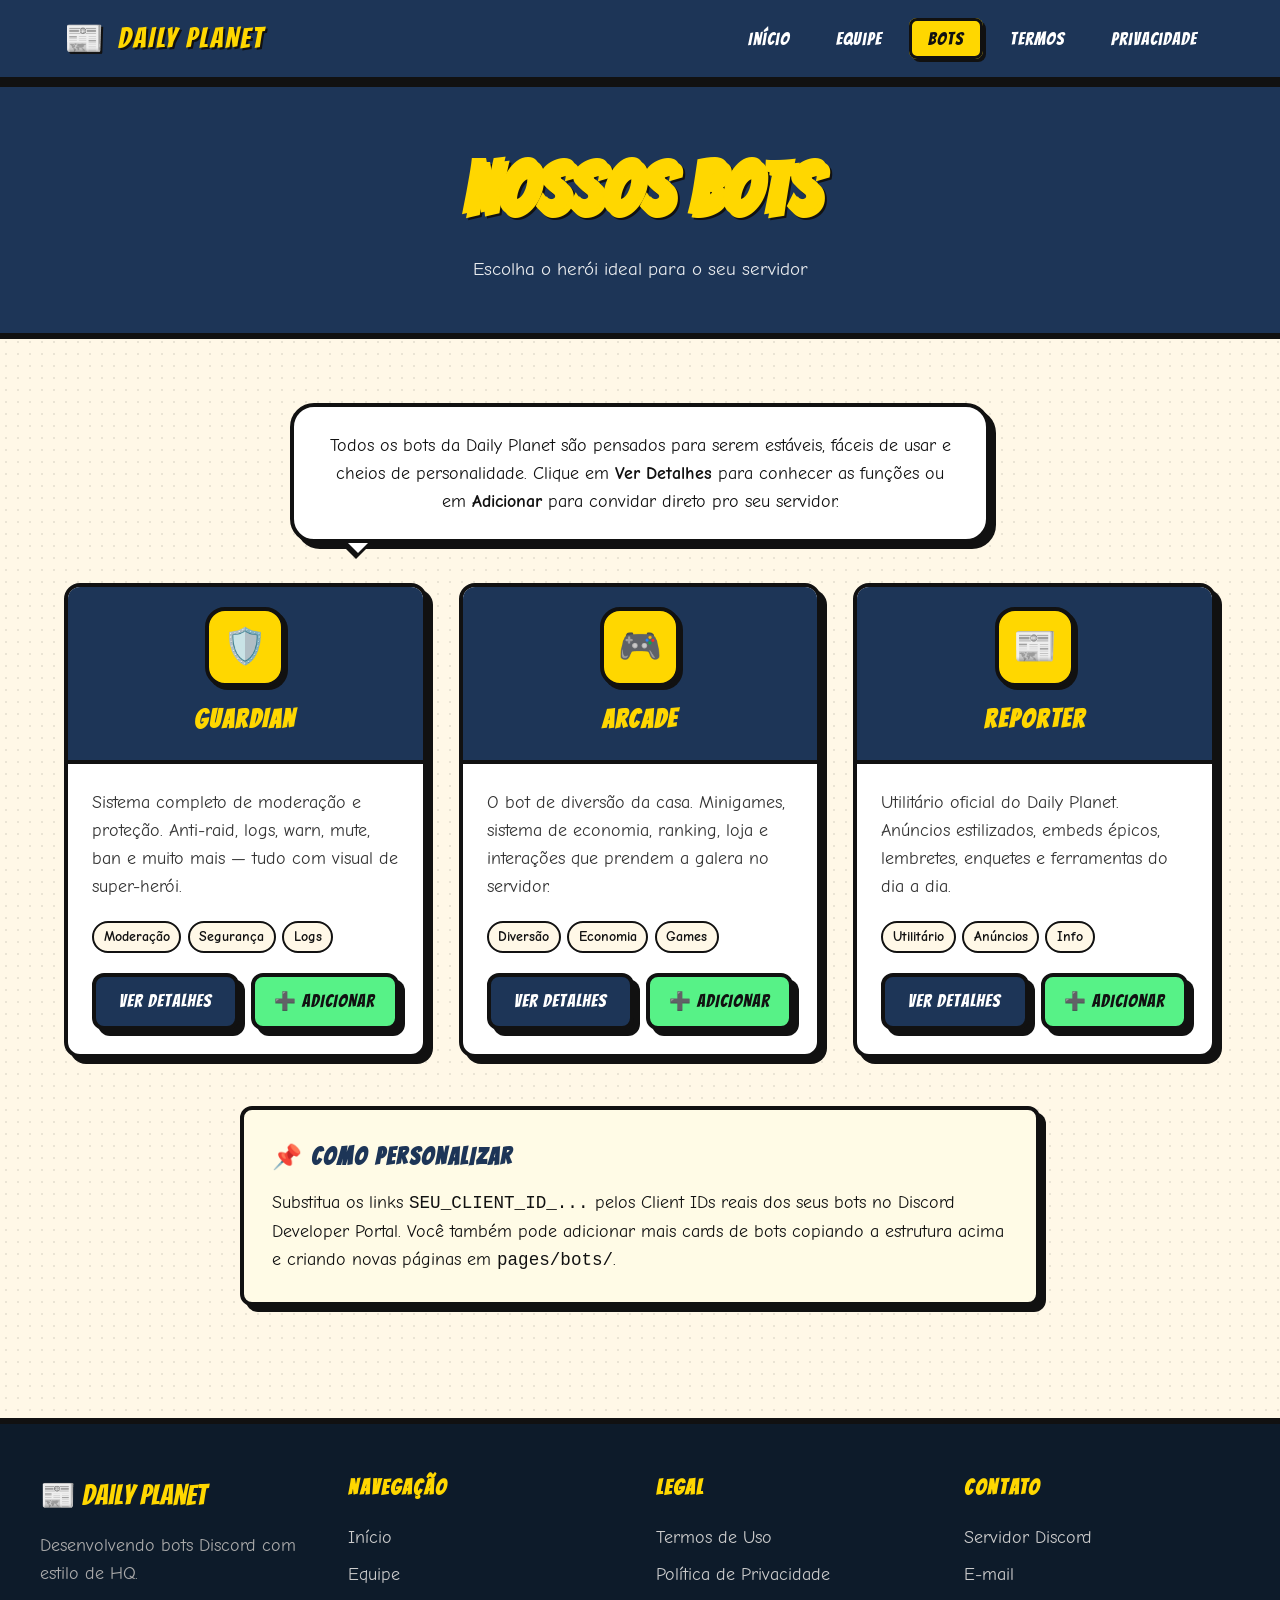
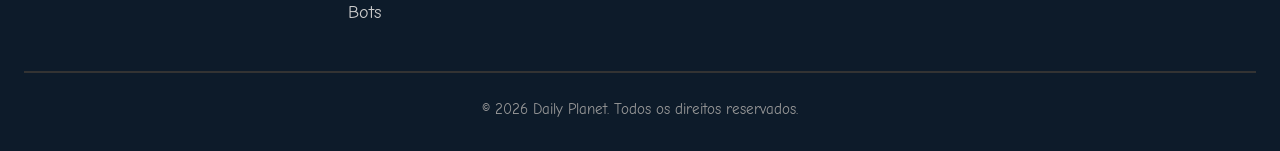
==== pages/bots.html @ 8ec287e5 "Add files via upload" ====
<!DOCTYPE html>
<html lang="pt-BR">
<head>
  <meta charset="UTF-8">
  <meta name="viewport" content="width=device-width, initial-scale=1.0">
  <title>Nossos Bots | Daily Planet</title>
  <meta name="description" content="Lista completa dos bots Discord desenvolvidos pela equipe Daily Planet.">
  <link rel="stylesheet" href="../css/style.css">
  <link rel="icon" href="data:image/svg+xml,<svg xmlns='http://www.w3.org/2000/svg' viewBox='0 0 100 100'><text y='.9em' font-size='90'>📰</text></svg>">
</head>
<body>
  <header>
    <nav class="navbar">
      <a href="../index.html" class="nav-brand">
        <span style="font-size:2rem;">📰</span>
        Daily Planet
      </a>
      <button class="menu-toggle" id="menuToggle" aria-label="Menu">☰</button>
      <ul class="nav-links" id="navLinks">
        <li><a href="../index.html">Início</a></li>
        <li><a href="equipe.html">Equipe</a></li>
        <li><a href="bots.html" class="active">Bots</a></li>
        <li><a href="termos.html">Termos</a></li>
        <li><a href="privacidade.html">Privacidade</a></li>
      </ul>
    </nav>
  </header>

  <div class="page-header">
    <h1>Nossos Bots</h1>
    <p>Escolha o herói ideal para o seu servidor</p>
  </div>

  <section>
    <div class="container">
      <div class="speech-bubble">
        <p style="text-align:center;">
          Todos os bots da Daily Planet são pensados para serem estáveis, fáceis de usar e cheios de personalidade. 
          Clique em <strong>Ver Detalhes</strong> para conhecer as funções ou em <strong>Adicionar</strong> para convidar direto pro seu servidor.
        </p>
      </div>

      <div class="grid-3" style="margin-top: 2.5rem;">
        <!-- Guardian -->
        <div class="bot-card">
          <div class="bot-header">
            <div class="bot-icon">🛡️</div>
            <h3>Guardian</h3>
          </div>
          <div class="bot-body">
            <p class="bot-desc">Sistema completo de moderação e proteção. Anti-raid, logs, warn, mute, ban e muito mais — tudo com visual de super-herói.</p>
            <div class="bot-tags">
              <span class="tag">Moderação</span>
              <span class="tag">Segurança</span>
              <span class="tag">Logs</span>
            </div>
            <div class="bot-actions">
              <a href="bots/guardian.html" class="btn btn-blue">Ver Detalhes</a>
              <a href="https://discord.com/oauth2/authorize?client_id=SEU_CLIENT_ID_GUARDIAN&permissions=8&scope=bot%20applications.commands" class="btn btn-add-bot" target="_blank" rel="noopener">➕ Adicionar</a>
            </div>
          </div>
        </div>

        <!-- Arcade -->
        <div class="bot-card">
          <div class="bot-header">
            <div class="bot-icon">🎮</div>
            <h3>Arcade</h3>
          </div>
          <div class="bot-body">
            <p class="bot-desc">O bot de diversão da casa. Minigames, sistema de economia, ranking, loja e interações que prendem a galera no servidor.</p>
            <div class="bot-tags">
              <span class="tag">Diversão</span>
              <span class="tag">Economia</span>
              <span class="tag">Games</span>
            </div>
            <div class="bot-actions">
              <a href="bots/arcade.html" class="btn btn-blue">Ver Detalhes</a>
              <a href="https://discord.com/oauth2/authorize?client_id=SEU_CLIENT_ID_ARCADE&permissions=8&scope=bot%20applications.commands" class="btn btn-add-bot" target="_blank" rel="noopener">➕ Adicionar</a>
            </div>
          </div>
        </div>

        <!-- Reporter -->
        <div class="bot-card">
          <div class="bot-header">
            <div class="bot-icon">📰</div>
            <h3>Reporter</h3>
          </div>
          <div class="bot-body">
            <p class="bot-desc">Utilitário oficial do Daily Planet. Anúncios estilizados, embeds épicos, lembretes, enquetes e ferramentas do dia a dia.</p>
            <div class="bot-tags">
              <span class="tag">Utilitário</span>
              <span class="tag">Anúncios</span>
              <span class="tag">Info</span>
            </div>
            <div class="bot-actions">
              <a href="bots/reporter.html" class="btn btn-blue">Ver Detalhes</a>
              <a href="https://discord.com/oauth2/authorize?client_id=SEU_CLIENT_ID_REPORTER&permissions=8&scope=bot%20applications.commands" class="btn btn-add-bot" target="_blank" rel="noopener">➕ Adicionar</a>
            </div>
          </div>
        </div>
      </div>

      <!-- Nota para o usuário -->
      <div class="panel" style="margin-top: 3rem; max-width: 800px; margin-left: auto; margin-right: auto; background: #fffbe6;">
        <h3 style="color: var(--comic-blue);">📌 Como personalizar</h3>
        <p style="margin-top: 0.75rem;">
          Substitua os links <code>SEU_CLIENT_ID_...</code> pelos Client IDs reais dos seus bots no Discord Developer Portal.
          Você também pode adicionar mais cards de bots copiando a estrutura acima e criando novas páginas em <code>pages/bots/</code>.
        </p>
      </div>
    </div>
  </section>

  <footer>
    <div class="footer-content">
      <div>
        <div class="footer-brand">📰 Daily Planet</div>
        <p style="color:#aaa; margin-top:0.5rem;">Desenvolvendo bots Discord com estilo de HQ.</p>
      </div>
      <div class="footer-links">
        <h4>Navegação</h4>
        <ul>
          <li><a href="../index.html">Início</a></li>
          <li><a href="equipe.html">Equipe</a></li>
          <li><a href="bots.html">Bots</a></li>
        </ul>
      </div>
      <div class="footer-links">
        <h4>Legal</h4>
        <ul>
          <li><a href="termos.html">Termos de Uso</a></li>
          <li><a href="privacidade.html">Política de Privacidade</a></li>
        </ul>
      </div>
      <div class="footer-links">
        <h4>Contato</h4>
        <ul>
          <li><a href="https://discord.gg/SEU_CONVITE" target="_blank" rel="noopener">Servidor Discord</a></li>
          <li><a href="mailto:contato@dailyplanet.bots">E-mail</a></li>
        </ul>
      </div>
    </div>
    <div class="footer-bottom">
      © 2026 Daily Planet. Todos os direitos reservados.
    </div>
  </footer>

  <script src="../js/script.js"></script>
</body>
</html>
---- css/style.css ----
/* ===== DAILY PLANET - Estilo HQ / Comic Book ===== */
@import url('https://fonts.googleapis.com/css2?family=Bangers&family=Comic+Neue:wght@400;700&family=Roboto:wght@400;500;700&display=swap');

:root {
  --comic-yellow: #FFD700;
  --comic-red: #E63946;
  --comic-blue: #1D3557;
  --comic-dark: #0D1B2A;
  --comic-cream: #FFF8E7;
  --comic-orange: #F77F00;
  --comic-white: #FFFFFF;
  --comic-black: #111111;
  --panel-border: 4px solid #111;
  --shadow-comic: 6px 6px 0 #111;
  --shadow-comic-sm: 3px 3px 0 #111;
}

* {
  margin: 0;
  padding: 0;
  box-sizing: border-box;
}

html {
  scroll-behavior: smooth;
}

body {
  font-family: 'Comic Neue', 'Comic Sans MS', cursive;
  background-color: var(--comic-cream);
  color: var(--comic-black);
  line-height: 1.6;
  min-height: 100vh;
  background-image: 
    radial-gradient(circle, #00000015 1px, transparent 1px);
  background-size: 12px 12px;
  overflow-x: hidden;
}

/* ===== TYPOGRAPHY ===== */
h1, h2, h3, h4, .logo, .nav-brand {
  font-family: 'Bangers', cursive;
  letter-spacing: 2px;
  text-transform: uppercase;
}

h1 {
  font-size: clamp(2.5rem, 6vw, 4.5rem);
  color: var(--comic-blue);
  text-shadow: 4px 4px 0 var(--comic-yellow), 6px 6px 0 #111;
}

h2 {
  font-size: clamp(1.8rem, 4vw, 2.8rem);
  color: var(--comic-red);
  text-shadow: 2px 2px 0 #111;
  margin-bottom: 1rem;
}

h3 {
  font-size: 1.5rem;
  color: var(--comic-blue);
}

p, li {
  font-size: 1.1rem;
}

a {
  text-decoration: none;
  color: inherit;
}

/* ===== LAYOUT ===== */
.container {
  max-width: 1200px;
  margin: 0 auto;
  padding: 0 1.5rem;
}

/* ===== HEADER / NAV ===== */
header {
  background: var(--comic-blue);
  border-bottom: 6px solid #111;
  position: sticky;
  top: 0;
  z-index: 1000;
  box-shadow: 0 4px 0 #111;
}

.navbar {
  display: flex;
  justify-content: space-between;
  align-items: center;
  padding: 0.8rem 1.5rem;
  max-width: 1200px;
  margin: 0 auto;
}

.nav-brand {
  display: flex;
  align-items: center;
  gap: 0.75rem;
  color: var(--comic-yellow);
  font-size: 1.8rem;
  text-shadow: 2px 2px 0 #111;
}

.nav-brand img {
  height: 48px;
  width: 48px;
  border: 3px solid #111;
  border-radius: 50%;
  background: var(--comic-yellow);
}

.nav-links {
  display: flex;
  gap: 0.5rem;
  list-style: none;
  flex-wrap: wrap;
  justify-content: flex-end;
}

.nav-links a {
  color: white;
  font-family: 'Bangers', cursive;
  font-size: 1.15rem;
  letter-spacing: 1px;
  padding: 0.5rem 1rem;
  border: 3px solid transparent;
  border-radius: 8px;
  transition: all 0.2s ease;
  background: transparent;
}

.nav-links a:hover,
.nav-links a.active {
  background: var(--comic-yellow);
  color: var(--comic-black);
  border-color: #111;
  box-shadow: var(--shadow-comic-sm);
  transform: translate(-2px, -2px);
}

.menu-toggle {
  display: none;
  background: var(--comic-yellow);
  border: 3px solid #111;
  padding: 0.4rem 0.8rem;
  font-family: 'Bangers', cursive;
  font-size: 1.2rem;
  cursor: pointer;
  box-shadow: var(--shadow-comic-sm);
}

/* ===== HERO ===== */
.hero {
  background: linear-gradient(135deg, var(--comic-blue) 0%, #0D1B2A 100%);
  color: white;
  padding: 4rem 1.5rem;
  text-align: center;
  position: relative;
  overflow: hidden;
  border-bottom: 6px solid #111;
}

.hero::before {
  content: '';
  position: absolute;
  top: 0;
  left: 0;
  right: 0;
  bottom: 0;
  background-image: 
    radial-gradient(circle, rgba(255,215,0,0.15) 1px, transparent 1px);
  background-size: 20px 20px;
  pointer-events: none;
}

.hero-content {
  position: relative;
  z-index: 1;
  max-width: 900px;
  margin: 0 auto;
}

.hero h1 {
  color: var(--comic-yellow);
  margin-bottom: 1rem;
}

.hero .tagline {
  font-size: 1.4rem;
  font-weight: 700;
  margin-bottom: 2rem;
  color: #f0f0f0;
  text-shadow: 2px 2px 0 #111;
}

.hero-buttons {
  display: flex;
  gap: 1rem;
  justify-content: center;
  flex-wrap: wrap;
}

/* ===== BUTTONS ===== */
.btn {
  display: inline-flex;
  align-items: center;
  gap: 0.5rem;
  font-family: 'Bangers', cursive;
  font-size: 1.25rem;
  letter-spacing: 1px;
  padding: 0.75rem 1.75rem;
  border: 4px solid #111;
  border-radius: 12px;
  cursor: pointer;
  transition: all 0.15s ease;
  text-transform: uppercase;
  box-shadow: var(--shadow-comic);
  position: relative;
}

.btn:hover {
  transform: translate(-3px, -3px);
  box-shadow: 9px 9px 0 #111;
}

.btn:active {
  transform: translate(2px, 2px);
  box-shadow: 2px 2px 0 #111;
}

.btn-primary {
  background: var(--comic-yellow);
  color: var(--comic-black);
}

.btn-secondary {
  background: var(--comic-red);
  color: white;
}

.btn-blue {
  background: var(--comic-blue);
  color: white;
}

.btn-outline {
  background: transparent;
  color: white;
  border-color: white;
  box-shadow: 4px 4px 0 rgba(0,0,0,0.3);
}

.btn-outline:hover {
  background: white;
  color: var(--comic-blue);
}

.btn-add-bot {
  background: #57F287; /* Discord-ish green */
  color: #111;
  font-size: 1.35rem;
  padding: 0.9rem 2rem;
}

/* ===== SECTIONS ===== */
section {
  padding: 4rem 0;
}

.section-title {
  text-align: center;
  margin-bottom: 2.5rem;
  position: relative;
}

.section-title::after {
  content: '';
  display: block;
  width: 80px;
  height: 6px;
  background: var(--comic-yellow);
  border: 2px solid #111;
  margin: 0.75rem auto 0;
}

/* ===== COMIC PANELS / CARDS ===== */
.panel {
  background: white;
  border: var(--panel-border);
  border-radius: 12px;
  box-shadow: var(--shadow-comic);
  padding: 1.75rem;
  transition: transform 0.2s ease;
}

.panel:hover {
  transform: translate(-4px, -4px);
  box-shadow: 10px 10px 0 #111;
}

.grid-2 {
  display: grid;
  grid-template-columns: repeat(auto-fit, minmax(280px, 1fr));
  gap: 2rem;
}

.grid-3 {
  display: grid;
  grid-template-columns: repeat(auto-fit, minmax(260px, 1fr));
  gap: 2rem;
}

/* ===== TEAM CARDS ===== */
.team-card {
  text-align: center;
  background: white;
  border: var(--panel-border);
  border-radius: 16px;
  box-shadow: var(--shadow-comic);
  padding: 2rem 1.5rem;
  position: relative;
  overflow: hidden;
}

.team-card::before {
  content: '';
  position: absolute;
  top: 0;
  left: 0;
  right: 0;
  height: 8px;
  background: linear-gradient(90deg, var(--comic-red), var(--comic-yellow), var(--comic-blue));
}

.team-avatar {
  width: 110px;
  height: 110px;
  border-radius: 50%;
  border: 5px solid #111;
  margin: 0 auto 1.25rem;
  background: var(--comic-yellow);
  display: flex;
  align-items: center;
  justify-content: center;
  font-size: 2.8rem;
  font-family: 'Bangers', cursive;
  color: var(--comic-blue);
  box-shadow: var(--shadow-comic-sm);
}

.team-card h3 {
  margin-bottom: 0.3rem;
  color: var(--comic-blue);
}

.team-role {
  font-family: 'Bangers', cursive;
  color: var(--comic-red);
  font-size: 1.1rem;
  margin-bottom: 0.75rem;
}

/* ===== BOT CARDS ===== */
.bot-card {
  background: white;
  border: var(--panel-border);
  border-radius: 16px;
  box-shadow: var(--shadow-comic);
  overflow: hidden;
  display: flex;
  flex-direction: column;
  transition: transform 0.2s;
}

.bot-card:hover {
  transform: translate(-4px, -4px);
  box-shadow: 10px 10px 0 #111;
}

.bot-header {
  background: var(--comic-blue);
  color: white;
  padding: 1.25rem;
  text-align: center;
  border-bottom: 4px solid #111;
}

.bot-icon {
  width: 80px;
  height: 80px;
  border-radius: 20px;
  border: 4px solid #111;
  background: var(--comic-yellow);
  margin: 0 auto 0.75rem;
  display: flex;
  align-items: center;
  justify-content: center;
  font-size: 2.2rem;
  box-shadow: var(--shadow-comic-sm);
}

.bot-header h3 {
  color: var(--comic-yellow);
  font-size: 1.6rem;
}

.bot-body {
  padding: 1.5rem;
  flex-grow: 1;
  display: flex;
  flex-direction: column;
}

.bot-desc {
  margin-bottom: 1.25rem;
  flex-grow: 1;
  color: #333;
}

.bot-tags {
  display: flex;
  flex-wrap: wrap;
  gap: 0.4rem;
  margin-bottom: 1.25rem;
}

.tag {
  background: var(--comic-cream);
  border: 2px solid #111;
  padding: 0.2rem 0.6rem;
  border-radius: 20px;
  font-size: 0.85rem;
  font-weight: 700;
}

.bot-actions {
  display: flex;
  gap: 0.75rem;
  flex-wrap: wrap;
}

.bot-actions .btn {
  flex: 1;
  justify-content: center;
  font-size: 1.1rem;
  padding: 0.65rem 1rem;
}

/* ===== SPEECH BUBBLE ===== */
.speech-bubble {
  background: white;
  border: 4px solid #111;
  border-radius: 24px;
  padding: 1.5rem 2rem;
  position: relative;
  box-shadow: var(--shadow-comic);
  max-width: 700px;
  margin: 0 auto 2rem;
}

.speech-bubble::after {
  content: '';
  position: absolute;
  bottom: -20px;
  left: 50px;
  width: 0;
  height: 0;
  border: 12px solid transparent;
  border-top-color: #111;
  border-bottom: 0;
}

.speech-bubble::before {
  content: '';
  position: absolute;
  bottom: -14px;
  left: 54px;
  width: 0;
  height: 0;
  border: 10px solid transparent;
  border-top-color: white;
  border-bottom: 0;
  z-index: 1;
}

/* ===== FEATURE BOX ===== */
.feature-box {
  background: white;
  border: var(--panel-border);
  border-radius: 12px;
  padding: 1.75rem;
  box-shadow: var(--shadow-comic);
  text-align: center;
}

.feature-icon {
  font-size: 2.8rem;
  margin-bottom: 0.75rem;
  display: block;
}

/* ===== FOOTER ===== */
footer {
  background: var(--comic-dark);
  color: white;
  padding: 3rem 1.5rem 2rem;
  border-top: 6px solid #111;
  margin-top: 3rem;
}

.footer-content {
  max-width: 1200px;
  margin: 0 auto;
  display: grid;
  grid-template-columns: repeat(auto-fit, minmax(220px, 1fr));
  gap: 2rem;
}

.footer-brand {
  font-family: 'Bangers', cursive;
  font-size: 1.8rem;
  color: var(--comic-yellow);
  margin-bottom: 0.75rem;
}

.footer-links h4 {
  font-family: 'Bangers', cursive;
  color: var(--comic-yellow);
  margin-bottom: 0.75rem;
  font-size: 1.3rem;
}

.footer-links ul {
  list-style: none;
}

.footer-links a {
  color: #ccc;
  display: block;
  padding: 0.3rem 0;
  transition: color 0.2s;
}

.footer-links a:hover {
  color: var(--comic-yellow);
}

.footer-bottom {
  text-align: center;
  margin-top: 2.5rem;
  padding-top: 1.5rem;
  border-top: 2px solid #333;
  color: #999;
  font-size: 0.95rem;
}

/* ===== PAGE HEADER (internal pages) ===== */
.page-header {
  background: var(--comic-blue);
  color: white;
  padding: 3rem 1.5rem;
  text-align: center;
  border-bottom: 6px solid #111;
  position: relative;
}

.page-header h1 {
  color: var(--comic-yellow);
  margin-bottom: 0.5rem;
}

.page-header p {
  font-size: 1.2rem;
  opacity: 0.9;
}

/* ===== TERMS / LEGAL PAGES ===== */
.legal-content {
  background: white;
  border: var(--panel-border);
  border-radius: 16px;
  box-shadow: var(--shadow-comic);
  padding: 2.5rem;
  max-width: 900px;
  margin: 0 auto;
}

.legal-content h2 {
  margin-top: 2rem;
  margin-bottom: 0.75rem;
  color: var(--comic-blue);
  font-size: 1.6rem;
}

.legal-content h2:first-child {
  margin-top: 0;
}

.legal-content p, .legal-content li {
  margin-bottom: 0.75rem;
  color: #333;
}

.legal-content ul {
  padding-left: 1.5rem;
  margin-bottom: 1rem;
}

/* ===== BOT DETAIL PAGE ===== */
.bot-detail-header {
  display: flex;
  flex-wrap: wrap;
  align-items: center;
  gap: 2rem;
  margin-bottom: 2.5rem;
}

.bot-detail-icon {
  width: 140px;
  height: 140px;
  border-radius: 28px;
  border: 5px solid #111;
  background: var(--comic-yellow);
  display: flex;
  align-items: center;
  justify-content: center;
  font-size: 4rem;
  box-shadow: var(--shadow-comic);
  flex-shrink: 0;
}

.bot-detail-info h1 {
  font-size: 2.8rem;
  margin-bottom: 0.5rem;
}

.bot-features {
  list-style: none;
  margin: 1.5rem 0;
}

.bot-features li {
  background: white;
  border: 3px solid #111;
  border-radius: 10px;
  padding: 0.9rem 1.25rem;
  margin-bottom: 0.75rem;
  box-shadow: var(--shadow-comic-sm);
  display: flex;
  align-items: center;
  gap: 0.75rem;
  font-weight: 700;
}

.bot-features li::before {
  content: '⚡';
  font-size: 1.3rem;
}

/* ===== RESPONSIVE ===== */
@media (max-width: 768px) {
  .menu-toggle {
    display: block;
  }

  .nav-links {
    display: none;
    position: absolute;
    top: 100%;
    left: 0;
    right: 0;
    background: var(--comic-blue);
    flex-direction: column;
    padding: 1rem;
    border-bottom: 4px solid #111;
    box-shadow: 0 6px 0 #111;
  }

  .nav-links.open {
    display: flex;
  }

  .nav-links a {
    width: 100%;
    text-align: center;
  }

  .hero {
    padding: 3rem 1rem;
  }

  .bot-detail-header {
    flex-direction: column;
    text-align: center;
  }

  .legal-content {
    padding: 1.5rem;
  }
}

/* ===== UTILS ===== */
.text-center { text-align: center; }
.mt-2 { margin-top: 2rem; }
.mb-2 { margin-bottom: 2rem; }
.mb-3 { margin-bottom: 3rem; }

.comic-divider {
  height: 8px;
  background: repeating-linear-gradient(
    90deg,
    var(--comic-red) 0px,
    var(--comic-red) 20px,
    var(--comic-yellow) 20px,
    var(--comic-yellow) 40px,
    var(--comic-blue) 40px,
    var(--comic-blue) 60px
  );
  border-top: 3px solid #111;
  border-bottom: 3px solid #111;
}
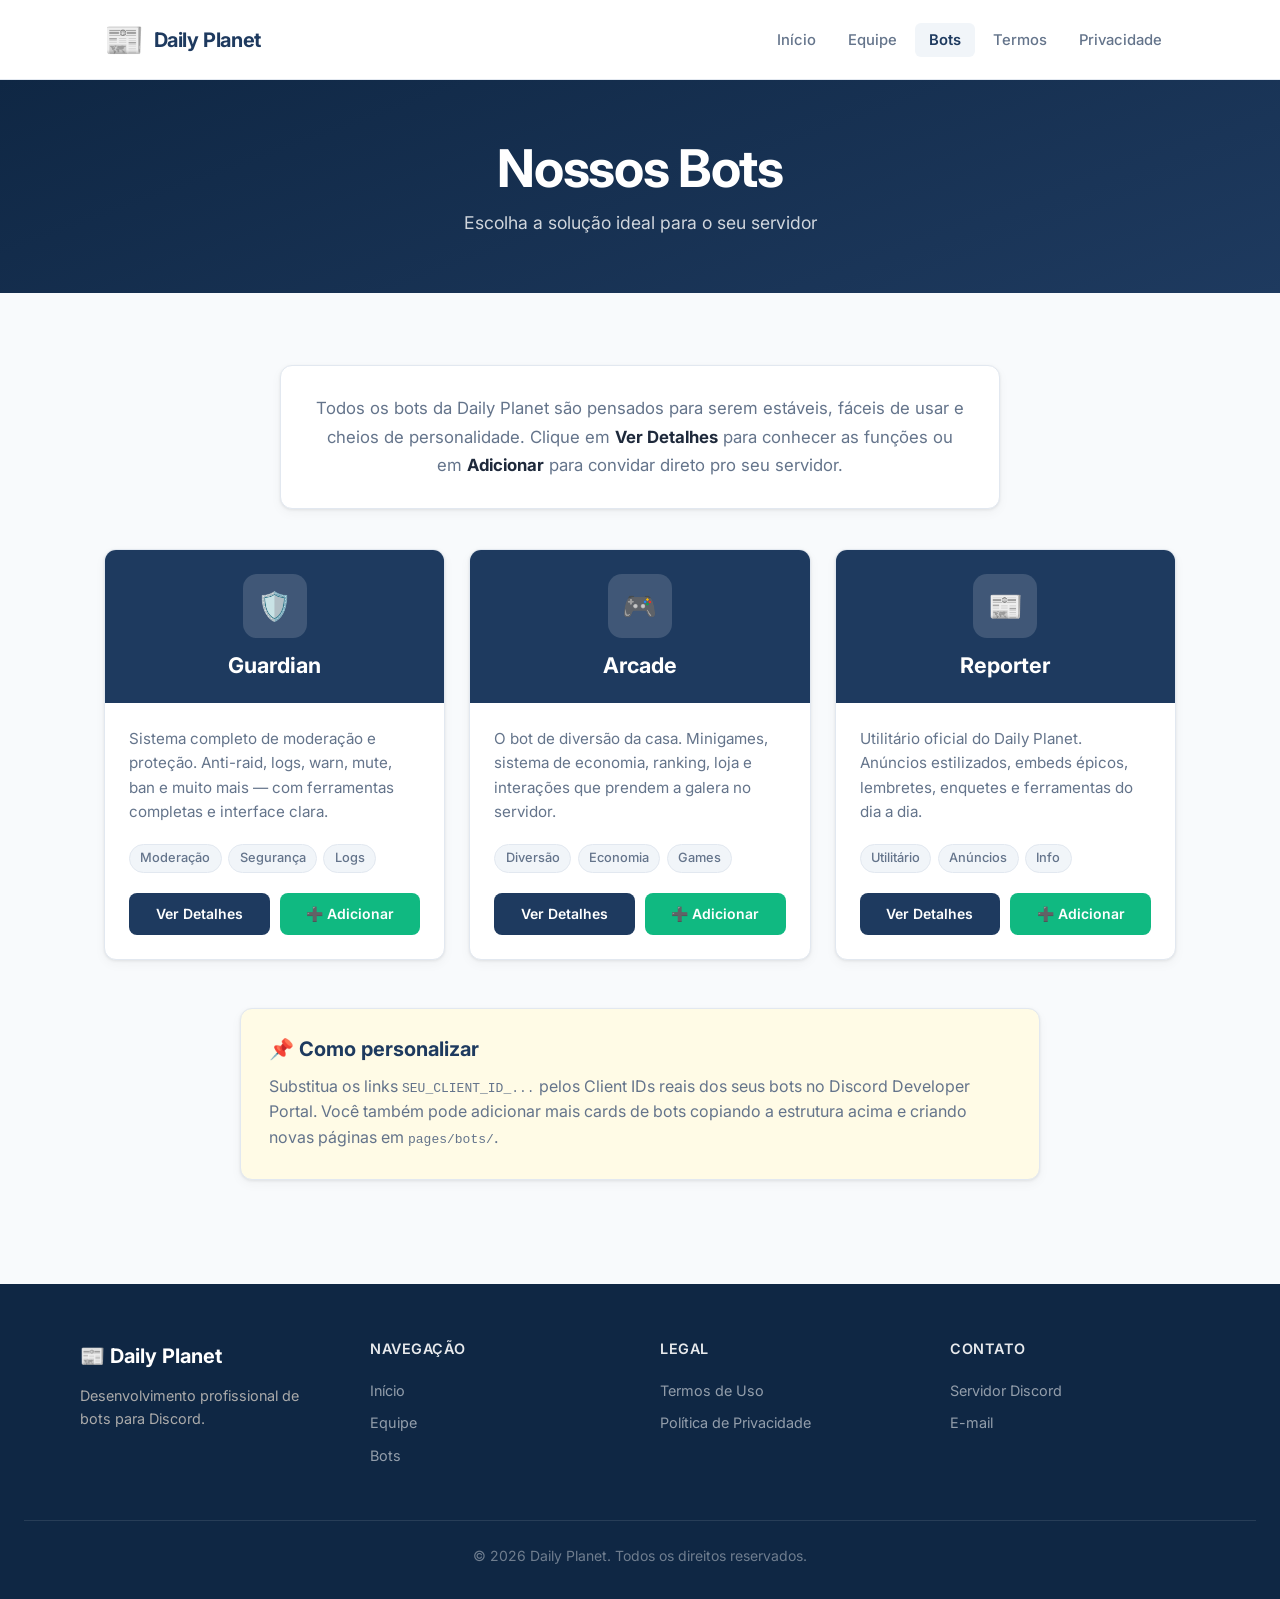
==== commit c1fa2948: "Add files via upload" ====
--- a/pages/bots.html
+++ b/pages/bots.html
@@ -28,7 +28,7 @@
 
   <div class="page-header">
     <h1>Nossos Bots</h1>
-    <p>Escolha o herói ideal para o seu servidor</p>
+    <p>Escolha a solução ideal para o seu servidor</p>
   </div>
 
   <section>
@@ -48,7 +48,7 @@
             <h3>Guardian</h3>
           </div>
           <div class="bot-body">
-            <p class="bot-desc">Sistema completo de moderação e proteção. Anti-raid, logs, warn, mute, ban e muito mais — tudo com visual de super-herói.</p>
+            <p class="bot-desc">Sistema completo de moderação e proteção. Anti-raid, logs, warn, mute, ban e muito mais — com ferramentas completas e interface clara.</p>
             <div class="bot-tags">
               <span class="tag">Moderação</span>
               <span class="tag">Segurança</span>
@@ -104,7 +104,7 @@
 
       <!-- Nota para o usuário -->
       <div class="panel" style="margin-top: 3rem; max-width: 800px; margin-left: auto; margin-right: auto; background: #fffbe6;">
-        <h3 style="color: var(--comic-blue);">📌 Como personalizar</h3>
+        <h3 style="color: var(--primary);">📌 Como personalizar</h3>
         <p style="margin-top: 0.75rem;">
           Substitua os links <code>SEU_CLIENT_ID_...</code> pelos Client IDs reais dos seus bots no Discord Developer Portal.
           Você também pode adicionar mais cards de bots copiando a estrutura acima e criando novas páginas em <code>pages/bots/</code>.
@@ -117,7 +117,7 @@
     <div class="footer-content">
       <div>
         <div class="footer-brand">📰 Daily Planet</div>
-        <p style="color:#aaa; margin-top:0.5rem;">Desenvolvendo bots Discord com estilo de HQ.</p>
+        <p style="color:#aaa; margin-top:0.5rem;">Desenvolvimento profissional de bots para Discord.</p>
       </div>
       <div class="footer-links">
         <h4>Navegação</h4>
--- a/css/style.css
+++ b/css/style.css
@@ -1,18 +1,24 @@
-/* ===== DAILY PLANET - Estilo HQ / Comic Book ===== */
-@import url('https://fonts.googleapis.com/css2?family=Bangers&family=Comic+Neue:wght@400;700&family=Roboto:wght@400;500;700&display=swap');
+/* ===== DAILY PLANET — Estilo Profissional ===== */
+@import url('https://fonts.googleapis.com/css2?family=Inter:wght@400;500;600;700;800&display=swap');
 
 :root {
-  --comic-yellow: #FFD700;
-  --comic-red: #E63946;
-  --comic-blue: #1D3557;
-  --comic-dark: #0D1B2A;
-  --comic-cream: #FFF8E7;
-  --comic-orange: #F77F00;
-  --comic-white: #FFFFFF;
-  --comic-black: #111111;
-  --panel-border: 4px solid #111;
-  --shadow-comic: 6px 6px 0 #111;
-  --shadow-comic-sm: 3px 3px 0 #111;
+  --primary: #1e3a5f;
+  --primary-dark: #0f2744;
+  --primary-light: #2d4a6f;
+  --accent: #3b82f6;
+  --accent-hover: #2563eb;
+  --success: #10b981;
+  --text: #1e293b;
+  --text-muted: #64748b;
+  --bg: #f8fafc;
+  --bg-alt: #f1f5f9;
+  --white: #ffffff;
+  --border: #e2e8f0;
+  --shadow: 0 1px 3px rgba(0,0,0,0.08), 0 4px 12px rgba(0,0,0,0.04);
+  --shadow-md: 0 4px 6px -1px rgba(0,0,0,0.08), 0 10px 20px -5px rgba(0,0,0,0.06);
+  --shadow-lg: 0 10px 25px -5px rgba(0,0,0,0.1), 0 8px 10px -6px rgba(0,0,0,0.05);
+  --radius: 12px;
+  --radius-sm: 8px;
 }
 
 * {
@@ -26,181 +32,173 @@
 }
 
 body {
-  font-family: 'Comic Neue', 'Comic Sans MS', cursive;
-  background-color: var(--comic-cream);
-  color: var(--comic-black);
+  font-family: 'Inter', -apple-system, BlinkMacSystemFont, 'Segoe UI', Roboto, sans-serif;
+  background-color: var(--bg);
+  color: var(--text);
   line-height: 1.6;
   min-height: 100vh;
-  background-image: 
-    radial-gradient(circle, #00000015 1px, transparent 1px);
-  background-size: 12px 12px;
-  overflow-x: hidden;
+  -webkit-font-smoothing: antialiased;
 }
 
 /* ===== TYPOGRAPHY ===== */
-h1, h2, h3, h4, .logo, .nav-brand {
-  font-family: 'Bangers', cursive;
-  letter-spacing: 2px;
-  text-transform: uppercase;
+h1, h2, h3, h4 {
+  font-weight: 700;
+  line-height: 1.25;
+  color: var(--text);
 }
 
 h1 {
-  font-size: clamp(2.5rem, 6vw, 4.5rem);
-  color: var(--comic-blue);
-  text-shadow: 4px 4px 0 var(--comic-yellow), 6px 6px 0 #111;
+  font-size: clamp(2rem, 5vw, 3.25rem);
+  letter-spacing: -0.025em;
 }
 
 h2 {
-  font-size: clamp(1.8rem, 4vw, 2.8rem);
-  color: var(--comic-red);
-  text-shadow: 2px 2px 0 #111;
-  margin-bottom: 1rem;
+  font-size: clamp(1.5rem, 3.5vw, 2rem);
+  letter-spacing: -0.02em;
 }
 
 h3 {
-  font-size: 1.5rem;
-  color: var(--comic-blue);
-}
-
-p, li {
-  font-size: 1.1rem;
+  font-size: 1.25rem;
+}
+
+p {
+  color: var(--text-muted);
 }
 
 a {
   text-decoration: none;
   color: inherit;
+  transition: color 0.2s ease;
 }
 
 /* ===== LAYOUT ===== */
 .container {
-  max-width: 1200px;
+  max-width: 1120px;
   margin: 0 auto;
   padding: 0 1.5rem;
 }
 
-/* ===== HEADER / NAV ===== */
+/* ===== HEADER ===== */
 header {
-  background: var(--comic-blue);
-  border-bottom: 6px solid #111;
+  background: rgba(255, 255, 255, 0.92);
+  border-bottom: 1px solid var(--border);
   position: sticky;
   top: 0;
   z-index: 1000;
-  box-shadow: 0 4px 0 #111;
+  backdrop-filter: blur(12px);
 }
 
 .navbar {
   display: flex;
   justify-content: space-between;
   align-items: center;
-  padding: 0.8rem 1.5rem;
-  max-width: 1200px;
+  padding: 0.875rem 1.5rem;
+  max-width: 1120px;
   margin: 0 auto;
 }
 
 .nav-brand {
   display: flex;
   align-items: center;
-  gap: 0.75rem;
-  color: var(--comic-yellow);
-  font-size: 1.8rem;
-  text-shadow: 2px 2px 0 #111;
-}
-
-.nav-brand img {
-  height: 48px;
-  width: 48px;
-  border: 3px solid #111;
-  border-radius: 50%;
-  background: var(--comic-yellow);
+  gap: 0.625rem;
+  font-weight: 700;
+  font-size: 1.25rem;
+  color: var(--primary);
+  letter-spacing: -0.02em;
+}
+
+.nav-brand span {
+  font-size: 1.5rem;
 }
 
 .nav-links {
   display: flex;
-  gap: 0.5rem;
+  gap: 0.25rem;
   list-style: none;
-  flex-wrap: wrap;
-  justify-content: flex-end;
+  align-items: center;
 }
 
 .nav-links a {
-  color: white;
-  font-family: 'Bangers', cursive;
-  font-size: 1.15rem;
-  letter-spacing: 1px;
-  padding: 0.5rem 1rem;
-  border: 3px solid transparent;
-  border-radius: 8px;
+  color: var(--text-muted);
+  font-size: 0.925rem;
+  font-weight: 500;
+  padding: 0.5rem 0.875rem;
+  border-radius: 6px;
   transition: all 0.2s ease;
-  background: transparent;
-}
-
-.nav-links a:hover,
+}
+
+.nav-links a:hover {
+  color: var(--primary);
+  background: var(--bg-alt);
+}
+
 .nav-links a.active {
-  background: var(--comic-yellow);
-  color: var(--comic-black);
-  border-color: #111;
-  box-shadow: var(--shadow-comic-sm);
-  transform: translate(-2px, -2px);
+  color: var(--primary);
+  background: var(--bg-alt);
+  font-weight: 600;
 }
 
 .menu-toggle {
   display: none;
-  background: var(--comic-yellow);
-  border: 3px solid #111;
-  padding: 0.4rem 0.8rem;
-  font-family: 'Bangers', cursive;
-  font-size: 1.2rem;
+  background: var(--bg-alt);
+  border: 1px solid var(--border);
+  padding: 0.4rem 0.75rem;
+  font-size: 1.1rem;
   cursor: pointer;
-  box-shadow: var(--shadow-comic-sm);
+  border-radius: 6px;
+  color: var(--text);
 }
 
 /* ===== HERO ===== */
 .hero {
-  background: linear-gradient(135deg, var(--comic-blue) 0%, #0D1B2A 100%);
-  color: white;
-  padding: 4rem 1.5rem;
+  background: linear-gradient(160deg, var(--primary-dark) 0%, var(--primary) 50%, #1e4a7a 100%);
+  color: white;
+  padding: 5.5rem 1.5rem 5rem;
   text-align: center;
   position: relative;
   overflow: hidden;
-  border-bottom: 6px solid #111;
 }
 
 .hero::before {
   content: '';
   position: absolute;
-  top: 0;
-  left: 0;
-  right: 0;
-  bottom: 0;
-  background-image: 
-    radial-gradient(circle, rgba(255,215,0,0.15) 1px, transparent 1px);
-  background-size: 20px 20px;
+  inset: 0;
+  background: 
+    radial-gradient(ellipse 80% 50% at 50% -20%, rgba(59, 130, 246, 0.25), transparent),
+    radial-gradient(ellipse 60% 40% at 80% 60%, rgba(59, 130, 246, 0.1), transparent);
   pointer-events: none;
 }
 
 .hero-content {
   position: relative;
   z-index: 1;
-  max-width: 900px;
+  max-width: 720px;
   margin: 0 auto;
 }
 
 .hero h1 {
-  color: var(--comic-yellow);
+  color: white;
   margin-bottom: 1rem;
+  font-weight: 800;
 }
 
 .hero .tagline {
-  font-size: 1.4rem;
-  font-weight: 700;
+  font-size: 1.2rem;
+  font-weight: 500;
+  margin-bottom: 1.25rem;
+  color: rgba(255, 255, 255, 0.9);
+  line-height: 1.5;
+}
+
+.hero p {
+  color: rgba(255, 255, 255, 0.75);
   margin-bottom: 2rem;
-  color: #f0f0f0;
-  text-shadow: 2px 2px 0 #111;
+  font-size: 1.05rem;
 }
 
 .hero-buttons {
   display: flex;
-  gap: 1rem;
+  gap: 0.875rem;
   justify-content: center;
   flex-wrap: wrap;
 }
@@ -209,204 +207,263 @@
 .btn {
   display: inline-flex;
   align-items: center;
+  justify-content: center;
   gap: 0.5rem;
-  font-family: 'Bangers', cursive;
-  font-size: 1.25rem;
-  letter-spacing: 1px;
-  padding: 0.75rem 1.75rem;
-  border: 4px solid #111;
-  border-radius: 12px;
+  font-family: inherit;
+  font-size: 0.95rem;
+  font-weight: 600;
+  padding: 0.7rem 1.5rem;
+  border-radius: var(--radius-sm);
+  border: none;
   cursor: pointer;
-  transition: all 0.15s ease;
-  text-transform: uppercase;
-  box-shadow: var(--shadow-comic);
-  position: relative;
+  transition: all 0.2s ease;
+  text-decoration: none;
 }
 
 .btn:hover {
-  transform: translate(-3px, -3px);
-  box-shadow: 9px 9px 0 #111;
+  transform: translateY(-1px);
 }
 
 .btn:active {
-  transform: translate(2px, 2px);
-  box-shadow: 2px 2px 0 #111;
+  transform: translateY(0);
 }
 
 .btn-primary {
-  background: var(--comic-yellow);
-  color: var(--comic-black);
+  background: var(--accent);
+  color: white;
+  box-shadow: 0 1px 2px rgba(0,0,0,0.1);
+}
+
+.btn-primary:hover {
+  background: var(--accent-hover);
+  box-shadow: 0 4px 12px rgba(59, 130, 246, 0.35);
 }
 
 .btn-secondary {
-  background: var(--comic-red);
-  color: white;
+  background: #ef4444;
+  color: white;
+}
+
+.btn-secondary:hover {
+  background: #dc2626;
+  box-shadow: 0 4px 12px rgba(239, 68, 68, 0.3);
 }
 
 .btn-blue {
-  background: var(--comic-blue);
-  color: white;
+  background: var(--primary);
+  color: white;
+}
+
+.btn-blue:hover {
+  background: var(--primary-dark);
 }
 
 .btn-outline {
   background: transparent;
   color: white;
-  border-color: white;
-  box-shadow: 4px 4px 0 rgba(0,0,0,0.3);
+  border: 1.5px solid rgba(255, 255, 255, 0.4);
 }
 
 .btn-outline:hover {
-  background: white;
-  color: var(--comic-blue);
+  background: rgba(255, 255, 255, 0.1);
+  border-color: rgba(255, 255, 255, 0.7);
 }
 
 .btn-add-bot {
-  background: #57F287; /* Discord-ish green */
-  color: #111;
-  font-size: 1.35rem;
-  padding: 0.9rem 2rem;
+  background: var(--success);
+  color: white;
+}
+
+.btn-add-bot:hover {
+  background: #059669;
+  box-shadow: 0 4px 12px rgba(16, 185, 129, 0.3);
 }
 
 /* ===== SECTIONS ===== */
 section {
-  padding: 4rem 0;
+  padding: 4.5rem 0;
 }
 
 .section-title {
   text-align: center;
-  margin-bottom: 2.5rem;
-  position: relative;
-}
-
-.section-title::after {
-  content: '';
-  display: block;
-  width: 80px;
-  height: 6px;
-  background: var(--comic-yellow);
-  border: 2px solid #111;
-  margin: 0.75rem auto 0;
-}
-
-/* ===== COMIC PANELS / CARDS ===== */
+  margin-bottom: 2.75rem;
+}
+
+.section-title h2 {
+  margin-bottom: 0.5rem;
+}
+
+.section-title p {
+  max-width: 520px;
+  margin: 0 auto;
+  font-size: 1.05rem;
+}
+
+/* ===== CARDS & PANELS ===== */
 .panel {
-  background: white;
-  border: var(--panel-border);
-  border-radius: 12px;
-  box-shadow: var(--shadow-comic);
+  background: var(--white);
+  border: 1px solid var(--border);
+  border-radius: var(--radius);
+  box-shadow: var(--shadow);
   padding: 1.75rem;
-  transition: transform 0.2s ease;
+  transition: box-shadow 0.2s ease, transform 0.2s ease;
 }
 
 .panel:hover {
-  transform: translate(-4px, -4px);
-  box-shadow: 10px 10px 0 #111;
+  box-shadow: var(--shadow-md);
 }
 
 .grid-2 {
   display: grid;
-  grid-template-columns: repeat(auto-fit, minmax(280px, 1fr));
-  gap: 2rem;
+  grid-template-columns: repeat(auto-fit, minmax(300px, 1fr));
+  gap: 1.5rem;
 }
 
 .grid-3 {
   display: grid;
-  grid-template-columns: repeat(auto-fit, minmax(260px, 1fr));
-  gap: 2rem;
+  grid-template-columns: repeat(auto-fit, minmax(280px, 1fr));
+  gap: 1.5rem;
+}
+
+/* ===== FEATURE BOXES ===== */
+.feature-box {
+  background: var(--white);
+  border: 1px solid var(--border);
+  border-radius: var(--radius);
+  padding: 2rem 1.5rem;
+  text-align: center;
+  box-shadow: var(--shadow);
+  transition: transform 0.2s ease, box-shadow 0.2s ease;
+}
+
+.feature-box:hover {
+  transform: translateY(-3px);
+  box-shadow: var(--shadow-md);
+}
+
+.feature-icon {
+  font-size: 2rem;
+  margin-bottom: 1rem;
+  display: block;
+}
+
+.feature-box h3 {
+  margin-bottom: 0.5rem;
+  color: var(--text);
+}
+
+.feature-box p {
+  font-size: 0.95rem;
+}
+
+/* ===== ABOUT TEXT BOX ===== */
+.speech-bubble {
+  background: var(--white);
+  border: 1px solid var(--border);
+  border-radius: var(--radius);
+  padding: 1.75rem 2rem;
+  max-width: 720px;
+  margin: 0 auto 2rem;
+  box-shadow: var(--shadow);
+  text-align: center;
+}
+
+.speech-bubble p {
+  color: var(--text-muted);
+  font-size: 1.05rem;
+  line-height: 1.7;
+}
+
+.speech-bubble strong {
+  color: var(--text);
 }
 
 /* ===== TEAM CARDS ===== */
 .team-card {
+  background: var(--white);
+  border: 1px solid var(--border);
+  border-radius: var(--radius);
+  padding: 2rem 1.5rem;
   text-align: center;
-  background: white;
-  border: var(--panel-border);
-  border-radius: 16px;
-  box-shadow: var(--shadow-comic);
-  padding: 2rem 1.5rem;
-  position: relative;
-  overflow: hidden;
-}
-
-.team-card::before {
-  content: '';
-  position: absolute;
-  top: 0;
-  left: 0;
-  right: 0;
-  height: 8px;
-  background: linear-gradient(90deg, var(--comic-red), var(--comic-yellow), var(--comic-blue));
+  box-shadow: var(--shadow);
+  transition: transform 0.2s ease, box-shadow 0.2s ease;
+}
+
+.team-card:hover {
+  transform: translateY(-3px);
+  box-shadow: var(--shadow-md);
 }
 
 .team-avatar {
-  width: 110px;
-  height: 110px;
+  width: 88px;
+  height: 88px;
   border-radius: 50%;
-  border: 5px solid #111;
   margin: 0 auto 1.25rem;
-  background: var(--comic-yellow);
+  background: linear-gradient(135deg, var(--primary) 0%, var(--accent) 100%);
   display: flex;
   align-items: center;
   justify-content: center;
-  font-size: 2.8rem;
-  font-family: 'Bangers', cursive;
-  color: var(--comic-blue);
-  box-shadow: var(--shadow-comic-sm);
+  font-size: 1.5rem;
+  font-weight: 700;
+  color: white;
+  letter-spacing: 0.02em;
 }
 
 .team-card h3 {
-  margin-bottom: 0.3rem;
-  color: var(--comic-blue);
+  margin-bottom: 0.25rem;
 }
 
 .team-role {
-  font-family: 'Bangers', cursive;
-  color: var(--comic-red);
-  font-size: 1.1rem;
-  margin-bottom: 0.75rem;
+  color: var(--accent);
+  font-size: 0.9rem;
+  font-weight: 600;
+  margin-bottom: 0.875rem;
+}
+
+.team-card p {
+  font-size: 0.925rem;
 }
 
 /* ===== BOT CARDS ===== */
 .bot-card {
-  background: white;
-  border: var(--panel-border);
-  border-radius: 16px;
-  box-shadow: var(--shadow-comic);
+  background: var(--white);
+  border: 1px solid var(--border);
+  border-radius: var(--radius);
+  box-shadow: var(--shadow);
   overflow: hidden;
   display: flex;
   flex-direction: column;
-  transition: transform 0.2s;
+  transition: transform 0.2s ease, box-shadow 0.2s ease;
 }
 
 .bot-card:hover {
-  transform: translate(-4px, -4px);
-  box-shadow: 10px 10px 0 #111;
+  transform: translateY(-4px);
+  box-shadow: var(--shadow-lg);
 }
 
 .bot-header {
-  background: var(--comic-blue);
-  color: white;
-  padding: 1.25rem;
+  background: var(--primary);
+  color: white;
+  padding: 1.5rem 1.25rem;
   text-align: center;
-  border-bottom: 4px solid #111;
 }
 
 .bot-icon {
-  width: 80px;
-  height: 80px;
-  border-radius: 20px;
-  border: 4px solid #111;
-  background: var(--comic-yellow);
-  margin: 0 auto 0.75rem;
+  width: 64px;
+  height: 64px;
+  border-radius: 14px;
+  background: rgba(255, 255, 255, 0.15);
+  margin: 0 auto 0.875rem;
   display: flex;
   align-items: center;
   justify-content: center;
-  font-size: 2.2rem;
-  box-shadow: var(--shadow-comic-sm);
+  font-size: 1.75rem;
 }
 
 .bot-header h3 {
-  color: var(--comic-yellow);
-  font-size: 1.6rem;
+  color: white;
+  font-size: 1.35rem;
+  font-weight: 700;
 }
 
 .bot-body {
@@ -419,7 +476,9 @@
 .bot-desc {
   margin-bottom: 1.25rem;
   flex-grow: 1;
-  color: #333;
+  font-size: 0.95rem;
+  color: var(--text-muted);
+  line-height: 1.6;
 }
 
 .bot-tags {
@@ -430,188 +489,91 @@
 }
 
 .tag {
-  background: var(--comic-cream);
-  border: 2px solid #111;
-  padding: 0.2rem 0.6rem;
+  background: var(--bg-alt);
+  color: var(--text-muted);
+  border: 1px solid var(--border);
+  padding: 0.2rem 0.65rem;
   border-radius: 20px;
-  font-size: 0.85rem;
-  font-weight: 700;
+  font-size: 0.8rem;
+  font-weight: 500;
 }
 
 .bot-actions {
   display: flex;
-  gap: 0.75rem;
+  gap: 0.625rem;
   flex-wrap: wrap;
 }
 
 .bot-actions .btn {
   flex: 1;
-  justify-content: center;
+  min-width: 110px;
+  font-size: 0.875rem;
+  padding: 0.6rem 1rem;
+}
+
+/* ===== PAGE HEADER ===== */
+.page-header {
+  background: linear-gradient(160deg, var(--primary-dark) 0%, var(--primary) 100%);
+  color: white;
+  padding: 3.5rem 1.5rem;
+  text-align: center;
+}
+
+.page-header h1 {
+  color: white;
+  margin-bottom: 0.5rem;
+}
+
+.page-header p {
+  color: rgba(255, 255, 255, 0.8);
   font-size: 1.1rem;
-  padding: 0.65rem 1rem;
-}
-
-/* ===== SPEECH BUBBLE ===== */
-.speech-bubble {
-  background: white;
-  border: 4px solid #111;
-  border-radius: 24px;
-  padding: 1.5rem 2rem;
-  position: relative;
-  box-shadow: var(--shadow-comic);
-  max-width: 700px;
-  margin: 0 auto 2rem;
-}
-
-.speech-bubble::after {
-  content: '';
-  position: absolute;
-  bottom: -20px;
-  left: 50px;
-  width: 0;
-  height: 0;
-  border: 12px solid transparent;
-  border-top-color: #111;
-  border-bottom: 0;
-}
-
-.speech-bubble::before {
-  content: '';
-  position: absolute;
-  bottom: -14px;
-  left: 54px;
-  width: 0;
-  height: 0;
-  border: 10px solid transparent;
-  border-top-color: white;
-  border-bottom: 0;
-  z-index: 1;
-}
-
-/* ===== FEATURE BOX ===== */
-.feature-box {
-  background: white;
-  border: var(--panel-border);
-  border-radius: 12px;
-  padding: 1.75rem;
-  box-shadow: var(--shadow-comic);
-  text-align: center;
-}
-
-.feature-icon {
-  font-size: 2.8rem;
-  margin-bottom: 0.75rem;
-  display: block;
-}
-
-/* ===== FOOTER ===== */
-footer {
-  background: var(--comic-dark);
-  color: white;
-  padding: 3rem 1.5rem 2rem;
-  border-top: 6px solid #111;
-  margin-top: 3rem;
-}
-
-.footer-content {
-  max-width: 1200px;
-  margin: 0 auto;
-  display: grid;
-  grid-template-columns: repeat(auto-fit, minmax(220px, 1fr));
-  gap: 2rem;
-}
-
-.footer-brand {
-  font-family: 'Bangers', cursive;
-  font-size: 1.8rem;
-  color: var(--comic-yellow);
-  margin-bottom: 0.75rem;
-}
-
-.footer-links h4 {
-  font-family: 'Bangers', cursive;
-  color: var(--comic-yellow);
-  margin-bottom: 0.75rem;
-  font-size: 1.3rem;
-}
-
-.footer-links ul {
-  list-style: none;
-}
-
-.footer-links a {
-  color: #ccc;
-  display: block;
-  padding: 0.3rem 0;
-  transition: color 0.2s;
-}
-
-.footer-links a:hover {
-  color: var(--comic-yellow);
-}
-
-.footer-bottom {
-  text-align: center;
-  margin-top: 2.5rem;
-  padding-top: 1.5rem;
-  border-top: 2px solid #333;
-  color: #999;
-  font-size: 0.95rem;
-}
-
-/* ===== PAGE HEADER (internal pages) ===== */
-.page-header {
-  background: var(--comic-blue);
-  color: white;
-  padding: 3rem 1.5rem;
-  text-align: center;
-  border-bottom: 6px solid #111;
-  position: relative;
-}
-
-.page-header h1 {
-  color: var(--comic-yellow);
-  margin-bottom: 0.5rem;
-}
-
-.page-header p {
-  font-size: 1.2rem;
-  opacity: 0.9;
-}
-
-/* ===== TERMS / LEGAL PAGES ===== */
+}
+
+/* ===== LEGAL PAGES ===== */
 .legal-content {
-  background: white;
-  border: var(--panel-border);
-  border-radius: 16px;
-  box-shadow: var(--shadow-comic);
+  background: var(--white);
+  border: 1px solid var(--border);
+  border-radius: var(--radius);
+  box-shadow: var(--shadow);
   padding: 2.5rem;
-  max-width: 900px;
+  max-width: 800px;
   margin: 0 auto;
 }
 
 .legal-content h2 {
   margin-top: 2rem;
   margin-bottom: 0.75rem;
-  color: var(--comic-blue);
-  font-size: 1.6rem;
+  font-size: 1.25rem;
+  color: var(--primary);
 }
 
 .legal-content h2:first-child {
   margin-top: 0;
 }
 
-.legal-content p, .legal-content li {
+.legal-content p,
+.legal-content li {
   margin-bottom: 0.75rem;
-  color: #333;
+  color: var(--text-muted);
+  font-size: 0.975rem;
+  line-height: 1.7;
 }
 
 .legal-content ul {
-  padding-left: 1.5rem;
+  padding-left: 1.25rem;
   margin-bottom: 1rem;
 }
 
-/* ===== BOT DETAIL PAGE ===== */
+.legal-content a {
+  color: var(--accent);
+  font-weight: 500;
+}
+
+.legal-content a:hover {
+  text-decoration: underline;
+}
+
+/* ===== BOT DETAIL ===== */
 .bot-detail-header {
   display: flex;
   flex-wrap: wrap;
@@ -621,46 +583,125 @@
 }
 
 .bot-detail-icon {
-  width: 140px;
-  height: 140px;
-  border-radius: 28px;
-  border: 5px solid #111;
-  background: var(--comic-yellow);
+  width: 110px;
+  height: 110px;
+  border-radius: 20px;
+  background: linear-gradient(135deg, var(--primary) 0%, var(--accent) 100%);
   display: flex;
   align-items: center;
   justify-content: center;
-  font-size: 4rem;
-  box-shadow: var(--shadow-comic);
+  font-size: 3rem;
   flex-shrink: 0;
+  box-shadow: var(--shadow-md);
 }
 
 .bot-detail-info h1 {
-  font-size: 2.8rem;
+  font-size: 2.25rem;
   margin-bottom: 0.5rem;
+  color: var(--text);
 }
 
 .bot-features {
   list-style: none;
-  margin: 1.5rem 0;
+  margin: 1.25rem 0 0;
 }
 
 .bot-features li {
-  background: white;
-  border: 3px solid #111;
-  border-radius: 10px;
-  padding: 0.9rem 1.25rem;
+  background: var(--bg);
+  border: 1px solid var(--border);
+  border-radius: var(--radius-sm);
+  padding: 0.85rem 1.15rem;
+  margin-bottom: 0.6rem;
+  display: flex;
+  align-items: center;
+  gap: 0.75rem;
+  font-weight: 500;
+  font-size: 0.95rem;
+  color: var(--text);
+}
+
+.bot-features li::before {
+  content: '✓';
+  color: var(--success);
+  font-weight: 700;
+  font-size: 1rem;
+}
+
+/* ===== FOOTER ===== */
+footer {
+  background: var(--primary-dark);
+  color: white;
+  padding: 3.5rem 1.5rem 2rem;
+  margin-top: 2rem;
+}
+
+.footer-content {
+  max-width: 1120px;
+  margin: 0 auto;
+  display: grid;
+  grid-template-columns: repeat(auto-fit, minmax(200px, 1fr));
+  gap: 2.5rem;
+}
+
+.footer-brand {
+  font-weight: 700;
+  font-size: 1.25rem;
+  color: white;
   margin-bottom: 0.75rem;
-  box-shadow: var(--shadow-comic-sm);
-  display: flex;
-  align-items: center;
-  gap: 0.75rem;
-  font-weight: 700;
-}
-
-.bot-features li::before {
-  content: '⚡';
-  font-size: 1.3rem;
-}
+}
+
+.footer-content > div > p {
+  color: rgba(255, 255, 255, 0.6);
+  font-size: 0.9rem;
+  line-height: 1.6;
+}
+
+.footer-links h4 {
+  font-size: 0.9rem;
+  font-weight: 600;
+  color: rgba(255, 255, 255, 0.9);
+  margin-bottom: 1rem;
+  text-transform: uppercase;
+  letter-spacing: 0.04em;
+}
+
+.footer-links ul {
+  list-style: none;
+}
+
+.footer-links a {
+  color: rgba(255, 255, 255, 0.55);
+  display: block;
+  padding: 0.3rem 0;
+  font-size: 0.9rem;
+  transition: color 0.2s;
+}
+
+.footer-links a:hover {
+  color: white;
+}
+
+.footer-bottom {
+  text-align: center;
+  margin-top: 3rem;
+  padding-top: 1.5rem;
+  border-top: 1px solid rgba(255, 255, 255, 0.1);
+  color: rgba(255, 255, 255, 0.4);
+  font-size: 0.875rem;
+}
+
+/* ===== DIVIDER ===== */
+.comic-divider {
+  height: 1px;
+  background: var(--border);
+  border: none;
+}
+
+/* ===== UTILS ===== */
+.text-center { text-align: center; }
+.mt-2 { margin-top: 2rem; }
+.mb-2 { margin-bottom: 2rem; }
+.mb-3 { margin-bottom: 3rem; }
 
 /* ===== RESPONSIVE ===== */
 @media (max-width: 768px) {
@@ -674,11 +715,11 @@
     top: 100%;
     left: 0;
     right: 0;
-    background: var(--comic-blue);
+    background: var(--white);
     flex-direction: column;
-    padding: 1rem;
-    border-bottom: 4px solid #111;
-    box-shadow: 0 6px 0 #111;
+    padding: 0.75rem;
+    border-bottom: 1px solid var(--border);
+    box-shadow: var(--shadow-md);
   }
 
   .nav-links.open {
@@ -688,10 +729,11 @@
   .nav-links a {
     width: 100%;
     text-align: center;
+    padding: 0.75rem;
   }
 
   .hero {
-    padding: 3rem 1rem;
+    padding: 4rem 1.25rem 3.5rem;
   }
 
   .bot-detail-header {
@@ -702,25 +744,8 @@
   .legal-content {
     padding: 1.5rem;
   }
-}
-
-/* ===== UTILS ===== */
-.text-center { text-align: center; }
-.mt-2 { margin-top: 2rem; }
-.mb-2 { margin-bottom: 2rem; }
-.mb-3 { margin-bottom: 3rem; }
-
-.comic-divider {
-  height: 8px;
-  background: repeating-linear-gradient(
-    90deg,
-    var(--comic-red) 0px,
-    var(--comic-red) 20px,
-    var(--comic-yellow) 20px,
-    var(--comic-yellow) 40px,
-    var(--comic-blue) 40px,
-    var(--comic-blue) 60px
-  );
-  border-top: 3px solid #111;
-  border-bottom: 3px solid #111;
-}
+
+  section {
+    padding: 3.5rem 0;
+  }
+}
